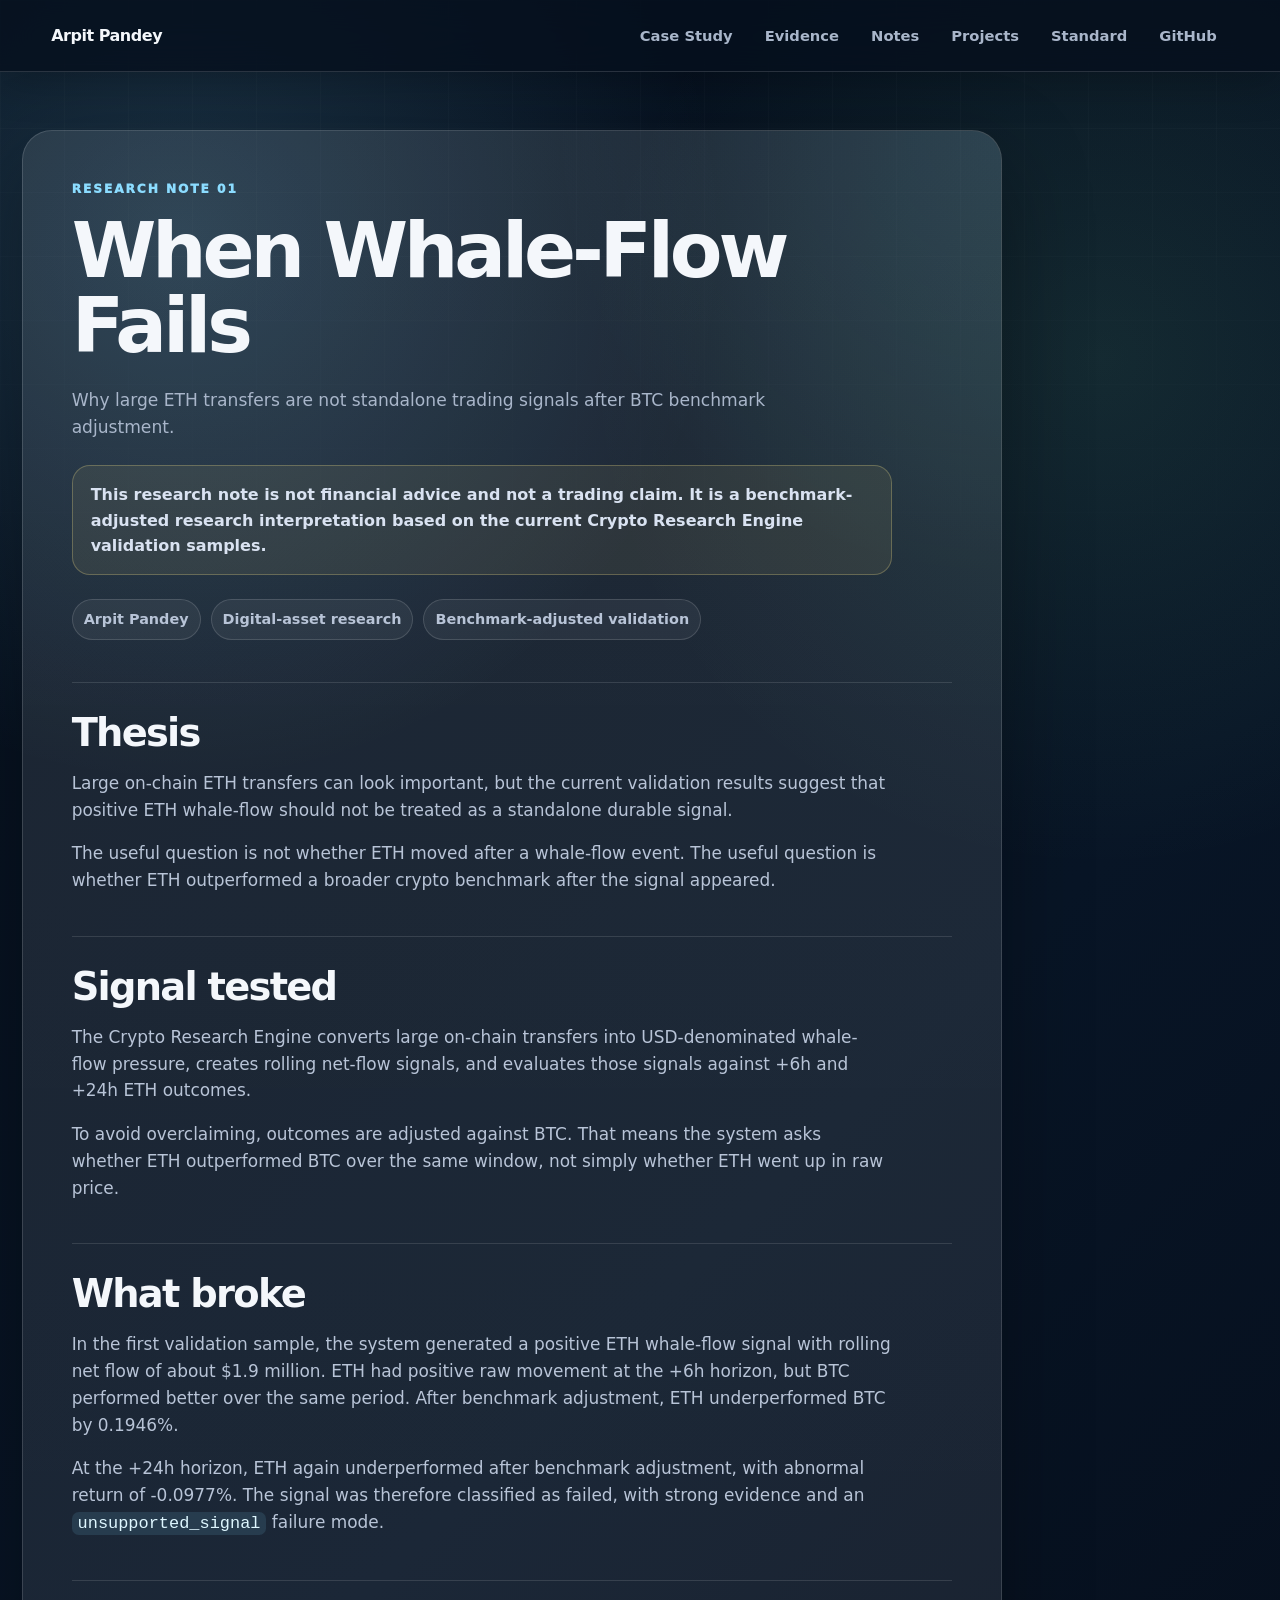
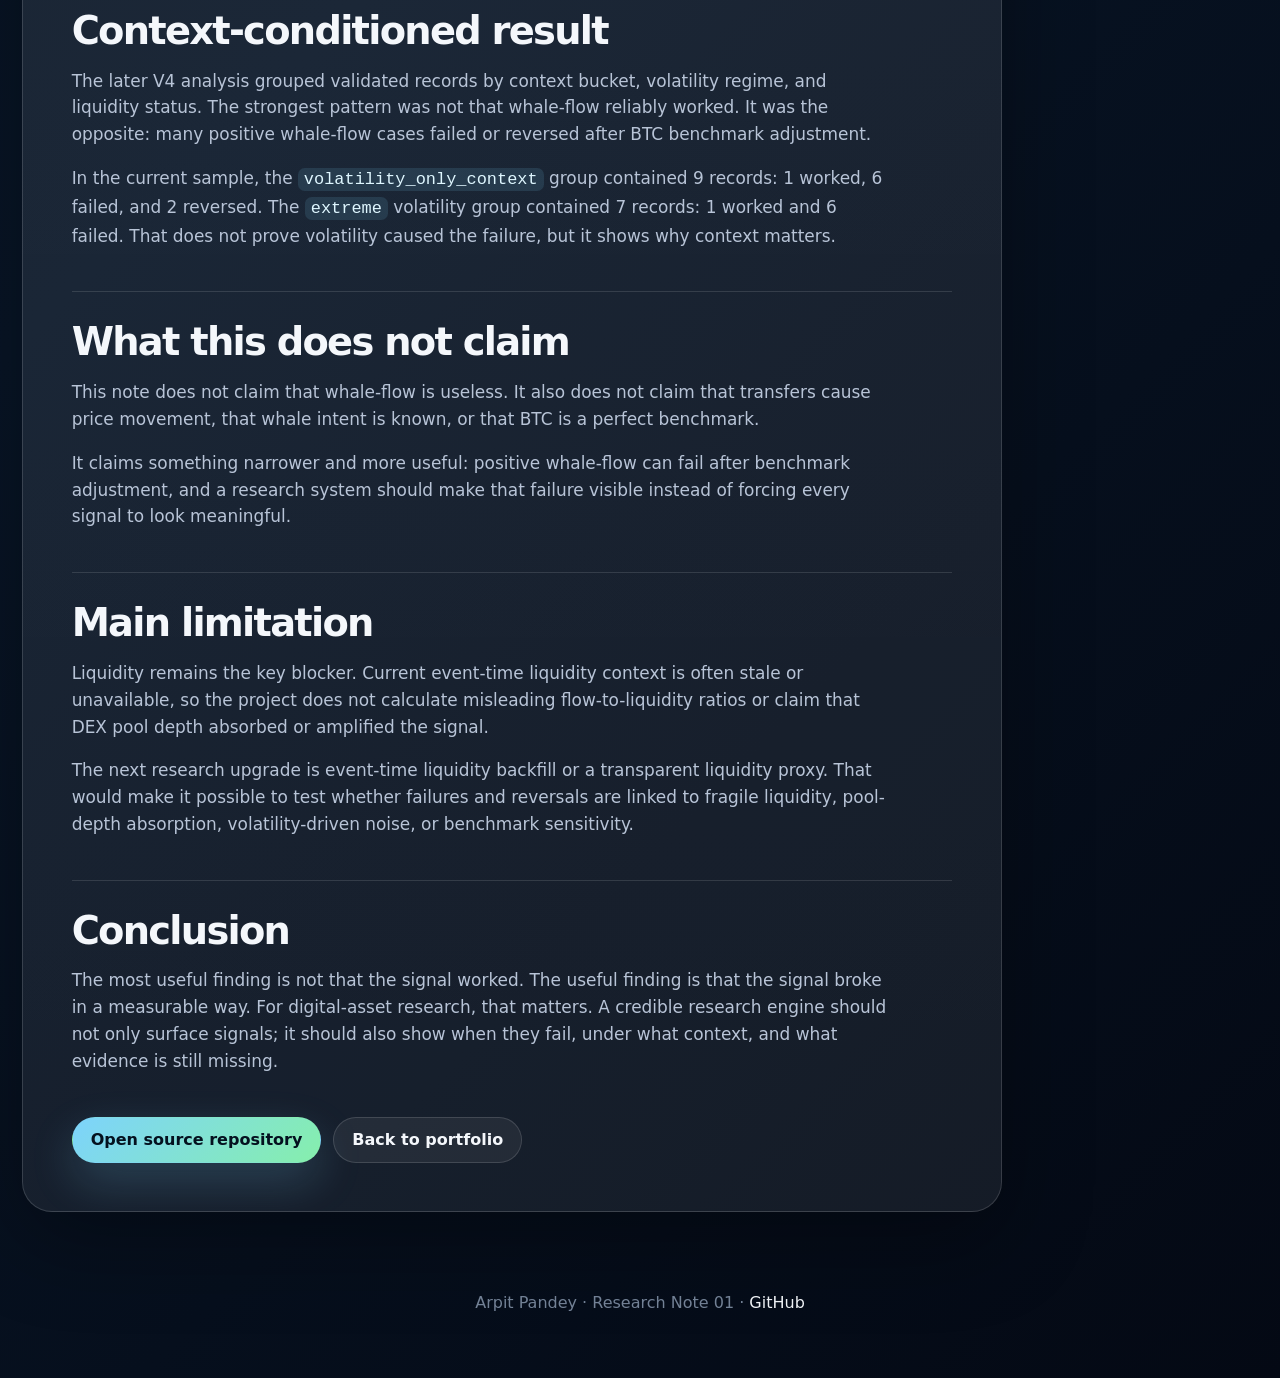
==== research/whale-flow-failure.html @ 3b17ff81 "Add first research note" ====
<!doctype html>
<html lang="en">
<head>
  <meta charset="utf-8">
  <meta name="viewport" content="width=device-width, initial-scale=1">
  <meta name="description" content="Research note by Arpit Pandey on why large ETH whale-flow should not be treated as a standalone trading signal after BTC benchmark adjustment.">
  <title>When Whale-Flow Fails | Arpit Pandey</title>
  <meta property="og:title" content="When Whale-Flow Fails">
  <meta property="og:description" content="Why large ETH transfers are not standalone trading signals after BTC benchmark adjustment.">
  <meta property="og:type" content="article">
  <meta property="og:url" content="https://arpitpandey9.github.io/research/whale-flow-failure.html">
  <meta name="twitter:card" content="summary">
  <link rel="stylesheet" href="../styles.css">
  <link rel="icon" href="../favicon.svg" type="image/svg+xml">
</head>
<body>
  <a class="skip-link" href="#main-content">Skip to main content</a>

  <header class="topbar">
    <a class="brand" href="../index.html">Arpit Pandey</a>
    <nav class="nav" aria-label="Primary navigation">
      <a href="../index.html#case-study">Case Study</a>
      <a href="../index.html#evidence">Evidence</a>
      <a href="../index.html#research-notes">Notes</a>
      <a href="../index.html#projects">Projects</a>
      <a href="../index.html#standard">Standard</a>
      <a href="https://github.com/ArpitPandey9">GitHub</a>
    </nav>
  </header>

  <main id="main-content">
    <article class="panel article">
      <p class="eyebrow">Research Note 01</p>
      <h1>When Whale-Flow Fails</h1>
      <p class="lead">Why large ETH transfers are not standalone trading signals after BTC benchmark adjustment.</p>

        <p class="article-disclaimer">
          This research note is not financial advice and not a trading claim. It is a benchmark-adjusted research interpretation based on the current Crypto Research Engine validation samples.
        </p>

      <div class="article-meta">
        <span>Arpit Pandey</span>
        <span>Digital-asset research</span>
        <span>Benchmark-adjusted validation</span>
      </div>

      <section>
        <h2>Thesis</h2>
        <p>
          Large on-chain ETH transfers can look important, but the current validation results suggest that
          positive ETH whale-flow should not be treated as a standalone durable signal.
        </p>
        <p>
          The useful question is not whether ETH moved after a whale-flow event. The useful question is whether
          ETH outperformed a broader crypto benchmark after the signal appeared.
        </p>
      </section>

      <section>
        <h2>Signal tested</h2>
        <p>
          The Crypto Research Engine converts large on-chain transfers into USD-denominated whale-flow pressure,
          creates rolling net-flow signals, and evaluates those signals against +6h and +24h ETH outcomes.
        </p>
        <p>
          To avoid overclaiming, outcomes are adjusted against BTC. That means the system asks whether ETH
          outperformed BTC over the same window, not simply whether ETH went up in raw price.
        </p>
      </section>

      <section>
        <h2>What broke</h2>
        <p>
          In the first validation sample, the system generated a positive ETH whale-flow signal with rolling net
          flow of about $1.9 million. ETH had positive raw movement at the +6h horizon, but BTC performed better
          over the same period. After benchmark adjustment, ETH underperformed BTC by 0.1946%.
        </p>
        <p>
          At the +24h horizon, ETH again underperformed after benchmark adjustment, with abnormal return of
          -0.0977%. The signal was therefore classified as failed, with strong evidence and an
          <code>unsupported_signal</code> failure mode.
        </p>
      </section>

      <section>
        <h2>Context-conditioned result</h2>
        <p>
          The later V4 analysis grouped validated records by context bucket, volatility regime, and liquidity status.
          The strongest pattern was not that whale-flow reliably worked. It was the opposite: many positive
          whale-flow cases failed or reversed after BTC benchmark adjustment.
        </p>
        <p>
          In the current sample, the <code>volatility_only_context</code> group contained 9 records: 1 worked,
          6 failed, and 2 reversed. The <code>extreme</code> volatility group contained 7 records: 1 worked and
          6 failed. That does not prove volatility caused the failure, but it shows why context matters.
        </p>
      </section>

      <section>
        <h2>What this does not claim</h2>
        <p>
          This note does not claim that whale-flow is useless. It also does not claim that transfers cause price
          movement, that whale intent is known, or that BTC is a perfect benchmark.
        </p>
        <p>
          It claims something narrower and more useful: positive whale-flow can fail after benchmark adjustment,
          and a research system should make that failure visible instead of forcing every signal to look meaningful.
        </p>
      </section>

      <section>
        <h2>Main limitation</h2>
        <p>
          Liquidity remains the key blocker. Current event-time liquidity context is often stale or unavailable,
          so the project does not calculate misleading flow-to-liquidity ratios or claim that DEX pool depth
          absorbed or amplified the signal.
        </p>
        <p>
          The next research upgrade is event-time liquidity backfill or a transparent liquidity proxy. That would
          make it possible to test whether failures and reversals are linked to fragile liquidity, pool-depth
          absorption, volatility-driven noise, or benchmark sensitivity.
        </p>
      </section>

      <section>
        <h2>Conclusion</h2>
        <p>
          The most useful finding is not that the signal worked. The useful finding is that the signal broke in a
          measurable way. For digital-asset research, that matters. A credible research engine should not only
          surface signals; it should also show when they fail, under what context, and what evidence is still missing.
        </p>
      </section>

      <div class="article-actions">
        <a class="button primary" href="https://github.com/ArpitPandey9/crypto-research-engine">Open source repository</a>
        <a class="button secondary" href="../index.html">Back to portfolio</a>
      </div>
    </article>
  </main>

  <footer class="footer">
    <p>Arpit Pandey · Research Note 01 · <a href="https://github.com/ArpitPandey9">GitHub</a></p>
  </footer>
</body>
</html>
---- styles.css ----
:root {
  --bg: #07111f;
  --bg2: #0a1628;
  --card: rgba(255, 255, 255, 0.065);
  --card2: rgba(255, 255, 255, 0.095);
  --text: #f4f7fb;
  --muted: #a9b6ca;
  --soft: #76859a;
  --line: rgba(255, 255, 255, 0.14);
  --blue: #7dd3fc;
  --green: #86efac;
  --gold: #fde68a;
  --shadow: 0 28px 90px rgba(0, 0, 0, 0.32);
}

* {
  box-sizing: border-box;
}

html {
  scroll-behavior: smooth;
}

body {
  margin: 0;
  min-height: 100vh;
  font-family: Inter, ui-sans-serif, system-ui, -apple-system, BlinkMacSystemFont, "Segoe UI", sans-serif;
  color: var(--text);
  background:
    radial-gradient(circle at 14% 8%, rgba(125, 211, 252, 0.18), transparent 34rem),
    radial-gradient(circle at 86% 12%, rgba(134, 239, 172, 0.10), transparent 32rem),
    linear-gradient(135deg, #06101d 0%, #081526 46%, #040914 100%);
  line-height: 1.58;
}

body::before {
  content: "";
  position: fixed;
  inset: 0;
  pointer-events: none;
  background-image:
    linear-gradient(rgba(255,255,255,0.032) 1px, transparent 1px),
    linear-gradient(90deg, rgba(255,255,255,0.032) 1px, transparent 1px);
  background-size: 64px 64px;
  mask-image: linear-gradient(to bottom, rgba(0,0,0,0.7), transparent 78%);
}

a {
  color: inherit;
}

.topbar {
  position: sticky;
  top: 0;
  z-index: 50;
  width: 100%;
  min-height: 72px;
  display: flex;
  align-items: center;
  justify-content: space-between;
  gap: 24px;
  padding: 0 clamp(20px, 4vw, 64px);
  background: rgba(6, 16, 29, 0.80);
  backdrop-filter: blur(20px);
  border-bottom: 1px solid var(--line);
}

.brand {
  text-decoration: none;
  font-weight: 900;
  letter-spacing: -0.03em;
  color: var(--text);
}

.nav {
  display: flex;
  align-items: center;
  justify-content: flex-end;
  gap: 8px;
  flex-wrap: wrap;
}

.nav a {
  color: var(--muted);
  text-decoration: none;
  font-size: 0.92rem;
  font-weight: 800;
  padding: 9px 12px;
  border-radius: 999px;
}

.nav a:hover {
  color: var(--text);
  background: rgba(255, 255, 255, 0.075);
}

main,
.footer {
  width: min(1320px, calc(100% - 44px));
  margin: 0 auto;
}

.hero {
  min-height: calc(100vh - 72px);
  display: grid;
  grid-template-columns: minmax(0, 1.12fr) minmax(360px, 0.88fr);
  gap: clamp(28px, 5vw, 72px);
  align-items: center;
  padding: clamp(54px, 8vw, 104px) 0;
}

.hero-copy {
  max-width: 790px;
}

.eyebrow,
.desk-label {
  margin: 0 0 14px;
  color: var(--blue);
  text-transform: uppercase;
  letter-spacing: 0.16em;
  font-size: 0.76rem;
  font-weight: 950;
}

h1,
h2 {
  margin: 0;
  letter-spacing: -0.055em;
  line-height: 1.01;
}

h1 {
  font-size: clamp(3rem, 6vw, 6.1rem);
}

h2 {
  font-size: clamp(2rem, 4.2vw, 4.6rem);
}

.lead {
  max-width: 690px;
  margin: 24px 0 0;
  color: var(--muted);
  font-size: clamp(1.05rem, 1.45vw, 1.28rem);
}

.actions {
  display: flex;
  flex-wrap: wrap;
  gap: 12px;
  margin-top: 30px;
}

.button {
  min-height: 46px;
  display: inline-flex;
  align-items: center;
  justify-content: center;
  padding: 0 18px;
  border-radius: 999px;
  border: 1px solid var(--line);
  text-decoration: none;
  font-weight: 900;
}

.button.primary {
  color: #04111f;
  border-color: transparent;
  background: linear-gradient(135deg, var(--blue), var(--green));
  box-shadow: 0 18px 46px rgba(125, 211, 252, 0.20);
}

.button.secondary {
  color: var(--text);
  background: rgba(255, 255, 255, 0.06);
}

.desk-card,
.panel {
  position: relative;
  overflow: hidden;
  border: 1px solid var(--line);
  border-radius: 30px;
  background: linear-gradient(180deg, var(--card2), var(--card));
  box-shadow: var(--shadow);
}

.desk-card::before,
.panel::before {
  content: "";
  position: absolute;
  inset: 0;
  pointer-events: none;
  background: radial-gradient(circle at top right, rgba(125, 211, 252, 0.10), transparent 28rem);
}

.desk-card > *,
.panel > * {
  position: relative;
}

.desk-card {
  padding: clamp(26px, 4vw, 42px);
}

.desk-card h2 {
  font-size: clamp(1.75rem, 3.1vw, 3.2rem);
}

.metric-row {
  display: grid;
  grid-template-columns: repeat(3, 1fr);
  gap: 10px;
  margin: 28px 0 22px;
}

.metric-row div {
  padding: 16px;
  border: 1px solid rgba(255,255,255,0.15);
  border-radius: 18px;
  background: rgba(255,255,255,0.055);
}

.metric-row strong {
  display: block;
  font-size: 1.5rem;
  letter-spacing: -0.04em;
}

.metric-row span {
  display: block;
  margin-top: 4px;
  color: var(--muted);
  font-size: 0.86rem;
}

.desk-note {
  margin: 0;
  color: var(--muted);
}

.panel {
  margin: 24px 0;
  padding: clamp(28px, 4.5vw, 54px);
}

.panel-heading {
  max-width: 880px;
}

.panel-heading p,
.split-panel p {
  margin: 18px 0 0;
  color: var(--muted);
  font-size: 1.04rem;
}

.case-panel {
  border-color: rgba(125, 211, 252, 0.30);
}

.pipeline {
  display: grid;
  grid-template-columns: repeat(4, 1fr);
  gap: 14px;
  margin-top: 34px;
}

.pipeline div {
  min-height: 180px;
  padding: 20px;
  border-radius: 22px;
  border: 1px solid rgba(255,255,255,0.15);
  background: rgba(255,255,255,0.055);
}

.pipeline span {
  display: inline-flex;
  color: var(--green);
  font-size: 0.78rem;
  font-weight: 950;
  letter-spacing: 0.12em;
  margin-bottom: 18px;
}

.pipeline strong {
  display: block;
  font-size: 1.35rem;
  margin-bottom: 10px;
}

.pipeline p {
  margin: 0;
  color: var(--muted);
}

.split-panel {
  display: grid;
  grid-template-columns: 1.15fr 0.85fr;
  gap: 36px;
  align-items: center;
}

.evidence-list {
  display: grid;
  gap: 12px;
}

.evidence-list a {
  display: flex;
  align-items: center;
  justify-content: space-between;
  min-height: 58px;
  padding: 0 18px;
  border-radius: 18px;
  border: 1px solid rgba(255,255,255,0.15);
  background: rgba(255,255,255,0.055);
  text-decoration: none;
  font-weight: 850;
}

.evidence-list a::after {
  content: "→";
  color: var(--blue);
}

.project-grid {
  display: grid;
  grid-template-columns: repeat(3, 1fr);
  gap: 14px;
  margin-top: 32px;
}

.project-grid a {
  min-height: 210px;
  display: flex;
  flex-direction: column;
  gap: 12px;
  padding: 22px;
  border-radius: 24px;
  border: 1px solid rgba(255,255,255,0.15);
  background: rgba(255,255,255,0.055);
  text-decoration: none;
  transition: transform 170ms ease, background 170ms ease, border-color 170ms ease;
}

.project-grid a:hover {
  transform: translateY(-3px);
  background: rgba(125, 211, 252, 0.075);
  border-color: rgba(125, 211, 252, 0.50);
}

.project-grid span {
  color: var(--blue);
  font-size: 0.74rem;
  font-weight: 950;
  text-transform: uppercase;
  letter-spacing: 0.12em;
}

.project-grid strong {
  font-size: 1.12rem;
}

.project-grid p {
  margin: 0;
  color: var(--muted);
}

.standard-panel {
  display: grid;
  grid-template-columns: 0.9fr 1.1fr;
  gap: 36px;
  align-items: start;
}

.standard-list {
  margin: 0;
  padding: 0;
  list-style: none;
  display: grid;
  gap: 12px;
}

.standard-list li {
  padding: 16px 18px;
  border-radius: 18px;
  border: 1px solid rgba(255,255,255,0.15);
  background: rgba(255,255,255,0.055);
  color: var(--muted);
  font-weight: 800;
}

.standard-list li::before {
  content: "•";
  color: var(--green);
  margin-right: 10px;
}

.footer {
  padding: 38px 0 52px;
  color: var(--soft);
  text-align: center;
}

.footer a {
  color: var(--text);
  text-decoration: none;
}

@media (max-width: 1050px) {
  .hero,
  .split-panel,
  .standard-panel {
    grid-template-columns: 1fr;
  }

  .pipeline,
  .project-grid {
    grid-template-columns: repeat(2, 1fr);
  }
}

@media (max-width: 720px) {
  .topbar {
    align-items: flex-start;
    flex-direction: column;
    padding: 14px 18px;
  }

  .nav {
    justify-content: flex-start;
  }

  main,
  .footer {
    width: min(100% - 28px, 1320px);
  }

  .hero {
    min-height: auto;
    padding: 48px 0 28px;
  }

  h1 {
    font-size: clamp(2.7rem, 15vw, 4.8rem);
  }

  h2 {
    font-size: clamp(2rem, 10vw, 3.2rem);
  }

  .metric-row,
  .pipeline,
  .project-grid {
    grid-template-columns: 1fr;
  }

  .panel,
  .desk-card {
    border-radius: 24px;
    padding: 22px;
  }
}

/* V4 final polish */
.hero {
  min-height: 82vh;
}

h1 {
  max-width: 920px;
  font-size: clamp(3.4rem, 5.25vw, 5.9rem);
}

.lead {
  max-width: 740px;
  font-size: clamp(1.1rem, 1.35vw, 1.24rem);
}

.desk-card {
  border-color: rgba(125, 211, 252, 0.24);
}

.desk-card h2 {
  font-size: clamp(1.7rem, 2.55vw, 2.8rem);
}

.project-grid a:first-child {
  grid-column: span 2;
  background: linear-gradient(135deg, rgba(125, 211, 252, 0.12), rgba(134, 239, 172, 0.07));
  border-color: rgba(125, 211, 252, 0.42);
}

.project-grid a:first-child strong {
  font-size: 1.35rem;
}

.project-grid a:first-child p {
  max-width: 720px;
}

.project-grid p,
.pipeline p,
.desk-note,
.panel-heading p,
.split-panel p {
  color: #b8c4d7;
}

.standard-list li {
  color: #c0cad9;
}

@media (max-width: 1050px) {
  .project-grid a:first-child {
    grid-column: span 1;
  }
}

/* V5 institutional final polish: section hierarchy, anchors, readability */
[id] {
  scroll-margin-top: 96px;
}

.hero {
  min-height: calc(100vh - 72px);
  grid-template-columns: minmax(0, 1.05fr) minmax(360px, 0.72fr);
  gap: clamp(34px, 5vw, 76px);
}

.hero-copy {
  max-width: 820px;
}

h1 {
  max-width: 900px;
  font-size: clamp(3.25rem, 4.75vw, 5.35rem);
  line-height: 0.98;
}

.panel h2,
.desk-card h2 {
  letter-spacing: -0.045em;
  line-height: 1.04;
}

.panel h2 {
  max-width: 760px;
  font-size: clamp(2.05rem, 3vw, 3.45rem);
}

.desk-card h2 {
  font-size: clamp(1.65rem, 2.25vw, 2.55rem);
}

.lead {
  max-width: 720px;
  font-size: clamp(1.07rem, 1.25vw, 1.2rem);
}

.panel {
  padding: clamp(30px, 3.8vw, 50px);
}

.panel-heading {
  max-width: 820px;
}

.case-panel {
  min-height: auto;
}

.split-panel {
  grid-template-columns: minmax(0, 1.05fr) minmax(300px, 0.62fr);
  gap: clamp(24px, 4vw, 54px);
}

.split-panel p,
.panel-heading p {
  max-width: 760px;
  font-size: 1.02rem;
}

.evidence-list {
  align-self: stretch;
}

.evidence-list a {
  min-height: 64px;
  border-radius: 20px;
  background:
    linear-gradient(135deg, rgba(125, 211, 252, 0.075), rgba(255,255,255,0.045));
}

.pipeline {
  grid-template-columns: repeat(4, minmax(0, 1fr));
}

.pipeline div {
  min-height: 166px;
}

.project-grid {
  grid-template-columns: repeat(3, minmax(0, 1fr));
}

.project-grid a {
  min-height: 188px;
}

.project-grid a:first-child {
  grid-column: span 2;
  background:
    linear-gradient(135deg, rgba(125, 211, 252, 0.12), rgba(134, 239, 172, 0.065));
  border-color: rgba(125, 211, 252, 0.40);
}

.project-grid a:first-child strong {
  font-size: 1.28rem;
}

.standard-panel {
  grid-template-columns: minmax(0, 0.86fr) minmax(0, 1.14fr);
}

.standard-list li {
  min-height: 58px;
  display: flex;
  align-items: center;
}

.topbar {
  box-shadow: 0 10px 40px rgba(0, 0, 0, 0.22);
}

.brand {
  color: #f4f7fb;
}

.eyebrow,
.desk-label {
  color: #8bdcff;
}

@media (max-width: 1100px) {
  .hero,
  .split-panel,
  .standard-panel {
    grid-template-columns: 1fr;
  }

  .project-grid a:first-child {
    grid-column: span 1;
  }

  .pipeline,
  .project-grid {
    grid-template-columns: repeat(2, minmax(0, 1fr));
  }
}

@media (max-width: 720px) {
  [id] {
    scroll-margin-top: 140px;
  }

  .hero {
    min-height: auto;
  }

  h1 {
    font-size: clamp(2.55rem, 12vw, 4.3rem);
  }

  .panel h2 {
    font-size: clamp(2rem, 9vw, 3rem);
  }

  .pipeline,
  .project-grid,
  .metric-row {
    grid-template-columns: 1fr;
  }
}

/* Final accessibility polish */
.skip-link {
  position: absolute;
  left: 16px;
  top: -48px;
  z-index: 100;
  padding: 10px 14px;
  border-radius: 999px;
  background: #7dd3fc;
  color: #04111f;
  font-weight: 900;
  text-decoration: none;
  transition: top 160ms ease;
}

.skip-link:focus {
  top: 14px;
}

a:focus-visible,
button:focus-visible {
  outline: 3px solid #7dd3fc;
  outline-offset: 4px;
}

::selection {
  background: rgba(125, 211, 252, 0.34);
}

@media (prefers-reduced-motion: reduce) {
  html {
    scroll-behavior: auto;
  }

  *,
  *::before,
  *::after {
    transition: none !important;
  }
}

/* Research note page */
.article {
  max-width: 980px;
  margin-top: 58px;
}

.article h1 {
  max-width: 900px;
  font-size: clamp(3rem, 6vw, 6rem);
}

.article section {
  margin-top: 42px;
  padding-top: 30px;
  border-top: 1px solid rgba(255,255,255,0.12);
}

.article section h2 {
  font-size: clamp(1.7rem, 3vw, 2.7rem);
}

.article section p {
  max-width: 820px;
  color: #b8c4d7;
  font-size: 1.06rem;
}

.article code {
  padding: 0.12em 0.35em;
  border-radius: 0.4em;
  background: rgba(125, 211, 252, 0.12);
  color: #dff7ff;
}

.article-meta {
  display: flex;
  flex-wrap: wrap;
  gap: 10px;
  margin-top: 24px;
}

.article-meta span {
  padding: 8px 11px;
  border-radius: 999px;
  border: 1px solid rgba(255,255,255,0.14);
  background: rgba(255,255,255,0.055);
  color: #b8c4d7;
  font-size: 0.9rem;
  font-weight: 800;
}

.article-actions {
  display: flex;
  flex-wrap: wrap;
  gap: 12px;
  margin-top: 42px;
}

.article-disclaimer {
  max-width: 820px;
  margin: 24px 0 0;
  padding: 16px 18px;
  border: 1px solid rgba(253, 230, 138, 0.26);
  border-radius: 18px;
  background: rgba(253, 230, 138, 0.075);
  color: #d9e2f1;
  font-weight: 700;
}
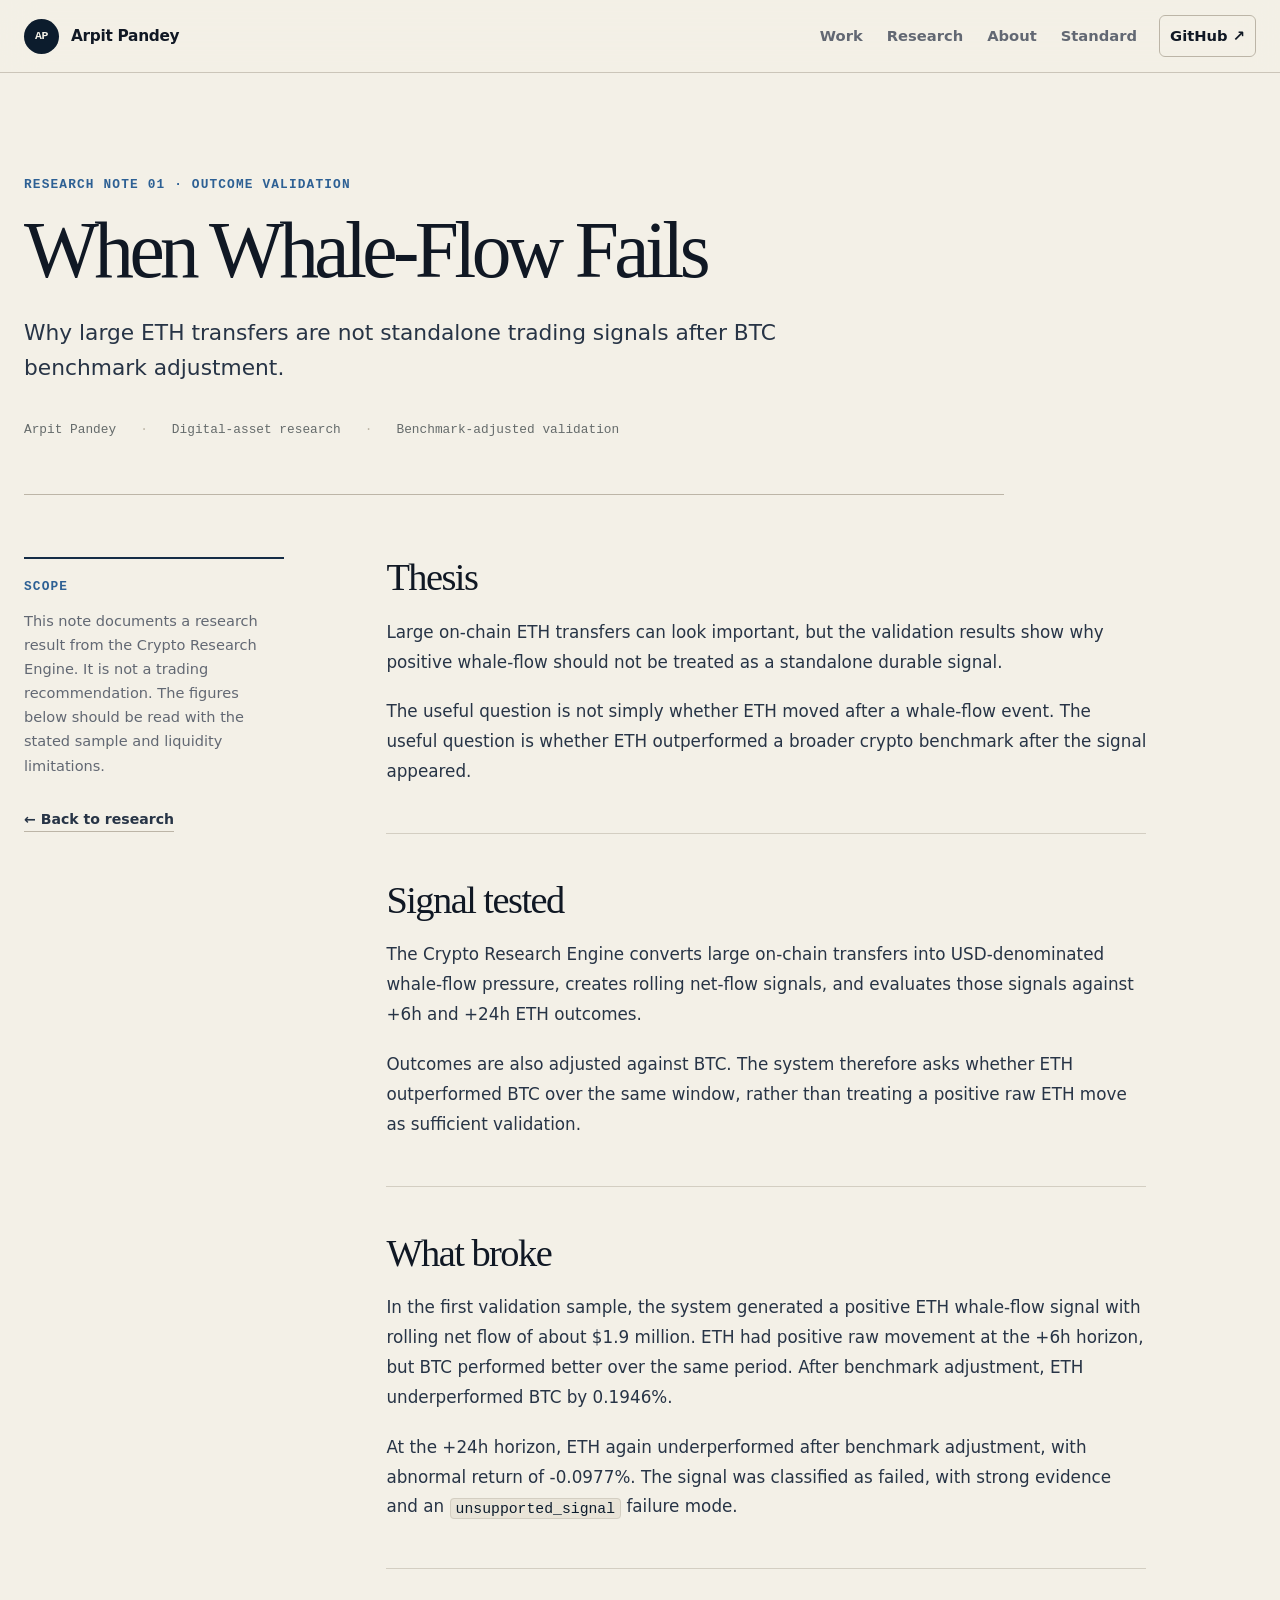
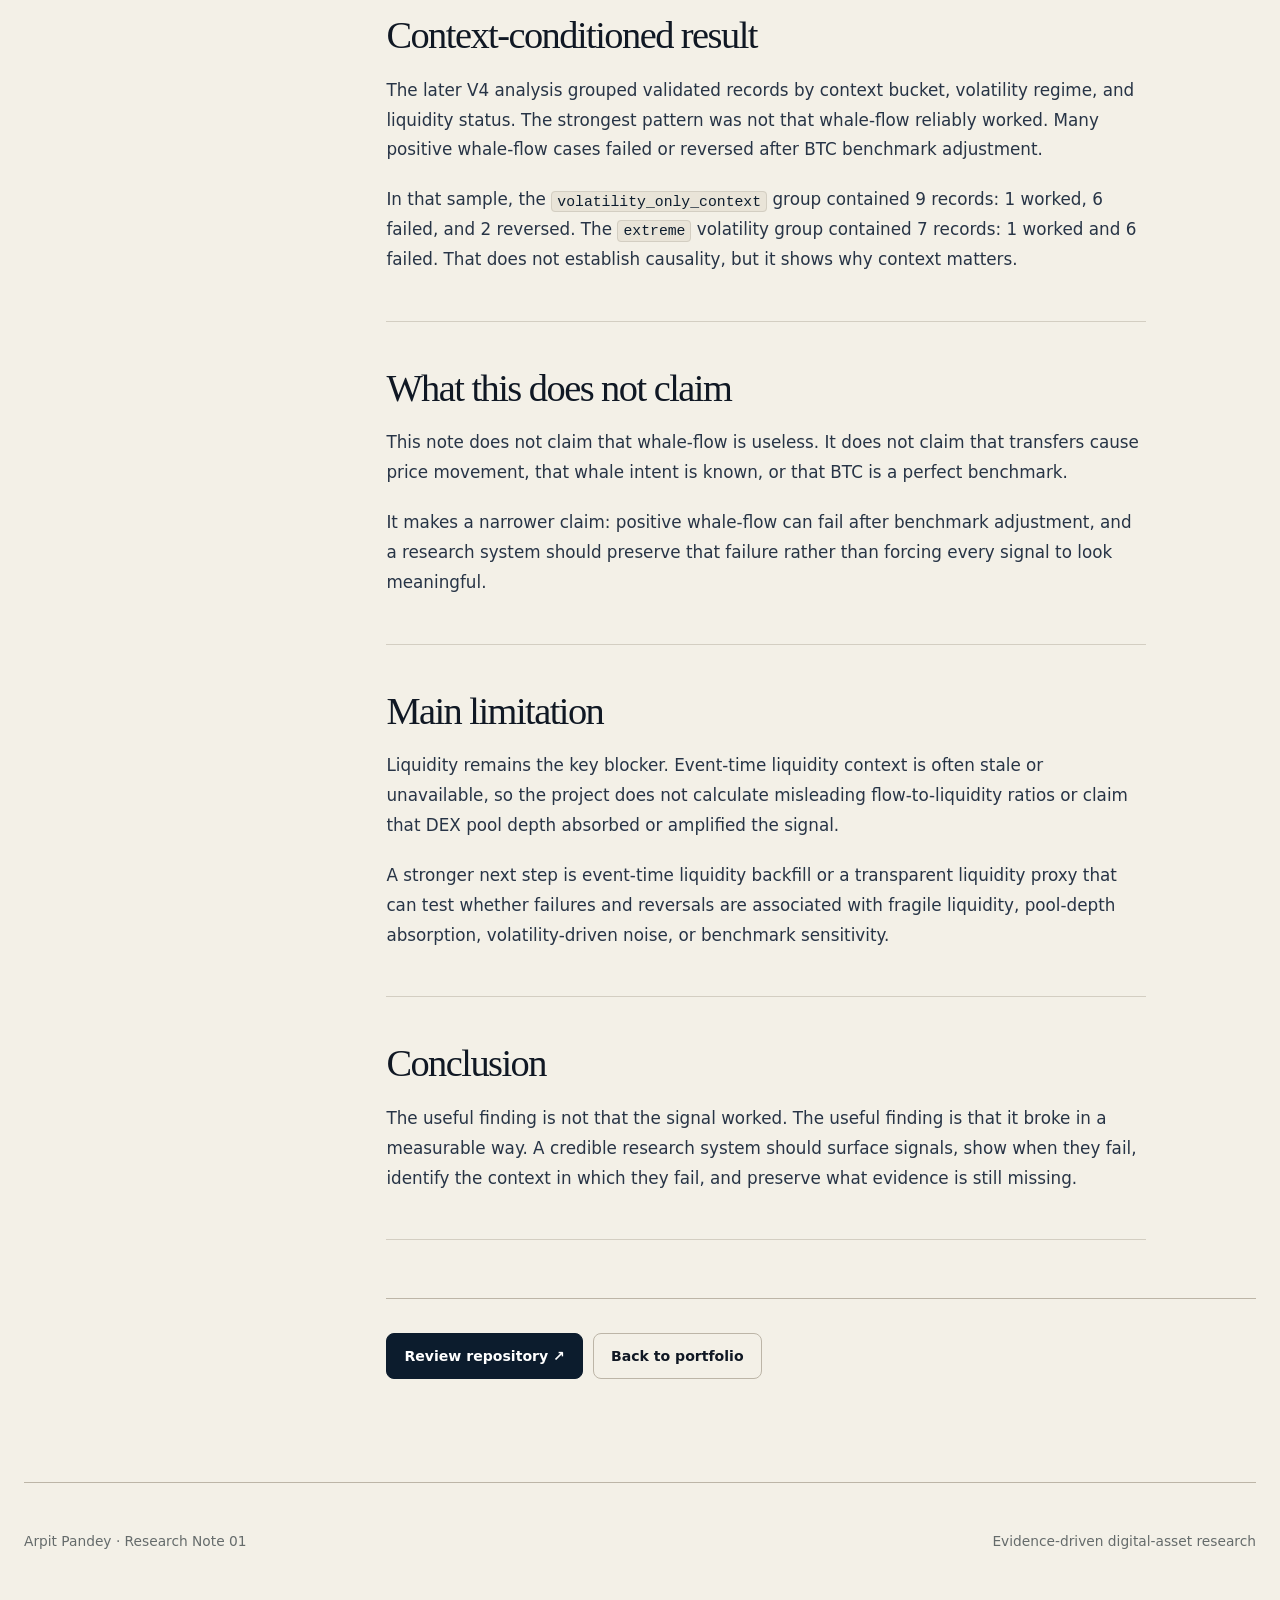
==== commit cb45ebdd: "feat: reposition portfolio for institutional digital assets" ====
--- a/research/whale-flow-failure.html
+++ b/research/whale-flow-failure.html
@@ -3,143 +3,237 @@
 <head>
   <meta charset="utf-8">
   <meta name="viewport" content="width=device-width, initial-scale=1">
-  <meta name="description" content="Research note by Arpit Pandey on why large ETH whale-flow should not be treated as a standalone trading signal after BTC benchmark adjustment.">
+
   <title>When Whale-Flow Fails | Arpit Pandey</title>
-  <meta property="og:title" content="When Whale-Flow Fails">
-  <meta property="og:description" content="Why large ETH transfers are not standalone trading signals after BTC benchmark adjustment.">
+
+  <meta
+    name="description"
+    content="Research note by Arpit Pandey on why large ETH whale-flow should not be treated as a standalone durable signal after BTC benchmark adjustment."
+  >
+  <meta name="robots" content="index,follow">
+  <meta name="theme-color" content="#f3f0e7">
+
+  <link
+    rel="canonical"
+    href="https://arpitpandey9.github.io/research/whale-flow-failure.html"
+  >
+  <link rel="stylesheet" href="../portfolio.css">
+  <link rel="icon" href="../favicon.svg" type="image/svg+xml">
+
   <meta property="og:type" content="article">
   <meta property="og:url" content="https://arpitpandey9.github.io/research/whale-flow-failure.html">
+  <meta property="og:title" content="When Whale-Flow Fails | Arpit Pandey">
+  <meta
+    property="og:description"
+    content="Why positive ETH whale-flow should not be treated as a standalone durable signal after BTC benchmark adjustment."
+  >
+
   <meta name="twitter:card" content="summary">
-  <link rel="stylesheet" href="../styles.css">
-  <link rel="icon" href="../favicon.svg" type="image/svg+xml">
+  <meta name="twitter:title" content="When Whale-Flow Fails | Arpit Pandey">
+  <meta
+    name="twitter:description"
+    content="Benchmark-adjusted validation of an ETH whale-flow signal."
+  >
 </head>
+
 <body>
   <a class="skip-link" href="#main-content">Skip to main content</a>
 
-  <header class="topbar">
-    <a class="brand" href="../index.html">Arpit Pandey</a>
-    <nav class="nav" aria-label="Primary navigation">
-      <a href="../index.html#case-study">Case Study</a>
-      <a href="../index.html#evidence">Evidence</a>
-      <a href="../index.html#research-notes">Notes</a>
-      <a href="../index.html#projects">Projects</a>
-      <a href="../index.html#standard">Standard</a>
-      <a href="https://github.com/ArpitPandey9">GitHub</a>
-    </nav>
+  <header class="site-header">
+    <div class="nav-shell">
+      <a class="brand" href="../index.html" aria-label="Arpit Pandey home">
+        <span class="brand-mark" aria-hidden="true">AP</span>
+        <span class="brand-name">Arpit Pandey</span>
+      </a>
+
+      <nav class="nav" aria-label="Primary navigation">
+        <a href="../index.html#work">Work</a>
+        <a href="../index.html#research">Research</a>
+        <a href="../index.html#about">About</a>
+        <a href="../index.html#standard">Standard</a>
+        <a
+          class="nav-external"
+          href="https://github.com/ArpitPandey9"
+          target="_blank"
+          rel="noopener noreferrer"
+        >GitHub ↗</a>
+      </nav>
+    </div>
   </header>
 
   <main id="main-content">
-    <article class="panel article">
-      <p class="eyebrow">Research Note 01</p>
-      <h1>When Whale-Flow Fails</h1>
-      <p class="lead">Why large ETH transfers are not standalone trading signals after BTC benchmark adjustment.</p>
-
-        <p class="article-disclaimer">
-          This research note is not financial advice and not a trading claim. It is a benchmark-adjusted research interpretation based on the current Crypto Research Engine validation samples.
+    <article class="research-note page-shell">
+      <header class="article-hero">
+        <p class="kicker">Research note 01 · Outcome validation</p>
+
+        <h1>When Whale-Flow Fails</h1>
+
+        <p class="article-deck">
+          Why large ETH transfers are not standalone trading signals after
+          BTC benchmark adjustment.
         </p>
 
-      <div class="article-meta">
-        <span>Arpit Pandey</span>
-        <span>Digital-asset research</span>
-        <span>Benchmark-adjusted validation</span>
+        <div class="article-meta">
+          <span>Arpit Pandey</span>
+          <span>Digital-asset research</span>
+          <span>Benchmark-adjusted validation</span>
+        </div>
+      </header>
+
+      <div class="article-layout">
+        <aside class="article-rail">
+          <div class="article-disclaimer">
+            <p class="mini-label">Scope</p>
+            <p>
+              This note documents a research result from the Crypto Research
+              Engine. It is not a trading recommendation. The figures below
+              should be read with the stated sample and liquidity limitations.
+            </p>
+          </div>
+
+          <a class="article-back" href="../index.html#research">
+            ← Back to research
+          </a>
+        </aside>
+
+        <div class="article-copy">
+          <section>
+            <h2>Thesis</h2>
+
+            <p>
+              Large on-chain ETH transfers can look important, but the validation
+              results show why positive whale-flow should not be treated as a
+              standalone durable signal.
+            </p>
+
+            <p>
+              The useful question is not simply whether ETH moved after a
+              whale-flow event. The useful question is whether ETH outperformed
+              a broader crypto benchmark after the signal appeared.
+            </p>
+          </section>
+
+          <section>
+            <h2>Signal tested</h2>
+
+            <p>
+              The Crypto Research Engine converts large on-chain transfers into
+              USD-denominated whale-flow pressure, creates rolling net-flow
+              signals, and evaluates those signals against +6h and +24h ETH
+              outcomes.
+            </p>
+
+            <p>
+              Outcomes are also adjusted against BTC. The system therefore asks
+              whether ETH outperformed BTC over the same window, rather than
+              treating a positive raw ETH move as sufficient validation.
+            </p>
+          </section>
+
+          <section>
+            <h2>What broke</h2>
+
+            <p>
+              In the first validation sample, the system generated a positive ETH
+              whale-flow signal with rolling net flow of about $1.9 million. ETH
+              had positive raw movement at the +6h horizon, but BTC performed
+              better over the same period. After benchmark adjustment, ETH
+              underperformed BTC by 0.1946%.
+            </p>
+
+            <p>
+              At the +24h horizon, ETH again underperformed after benchmark
+              adjustment, with abnormal return of -0.0977%. The signal was
+              classified as failed, with strong evidence and an
+              <code>unsupported_signal</code> failure mode.
+            </p>
+          </section>
+
+          <section>
+            <h2>Context-conditioned result</h2>
+
+            <p>
+              The later V4 analysis grouped validated records by context bucket,
+              volatility regime, and liquidity status. The strongest pattern was
+              not that whale-flow reliably worked. Many positive whale-flow cases
+              failed or reversed after BTC benchmark adjustment.
+            </p>
+
+            <p>
+              In that sample, the <code>volatility_only_context</code> group
+              contained 9 records: 1 worked, 6 failed, and 2 reversed. The
+              <code>extreme</code> volatility group contained 7 records: 1 worked
+              and 6 failed. That does not establish causality, but it shows why
+              context matters.
+            </p>
+          </section>
+
+          <section>
+            <h2>What this does not claim</h2>
+
+            <p>
+              This note does not claim that whale-flow is useless. It does not
+              claim that transfers cause price movement, that whale intent is
+              known, or that BTC is a perfect benchmark.
+            </p>
+
+            <p>
+              It makes a narrower claim: positive whale-flow can fail after
+              benchmark adjustment, and a research system should preserve that
+              failure rather than forcing every signal to look meaningful.
+            </p>
+          </section>
+
+          <section>
+            <h2>Main limitation</h2>
+
+            <p>
+              Liquidity remains the key blocker. Event-time liquidity context is
+              often stale or unavailable, so the project does not calculate
+              misleading flow-to-liquidity ratios or claim that DEX pool depth
+              absorbed or amplified the signal.
+            </p>
+
+            <p>
+              A stronger next step is event-time liquidity backfill or a
+              transparent liquidity proxy that can test whether failures and
+              reversals are associated with fragile liquidity, pool-depth
+              absorption, volatility-driven noise, or benchmark sensitivity.
+            </p>
+          </section>
+
+          <section>
+            <h2>Conclusion</h2>
+
+            <p>
+              The useful finding is not that the signal worked. The useful
+              finding is that it broke in a measurable way. A credible research
+              system should surface signals, show when they fail, identify the
+              context in which they fail, and preserve what evidence is still
+              missing.
+            </p>
+          </section>
+        </div>
       </div>
 
-      <section>
-        <h2>Thesis</h2>
-        <p>
-          Large on-chain ETH transfers can look important, but the current validation results suggest that
-          positive ETH whale-flow should not be treated as a standalone durable signal.
-        </p>
-        <p>
-          The useful question is not whether ETH moved after a whale-flow event. The useful question is whether
-          ETH outperformed a broader crypto benchmark after the signal appeared.
-        </p>
-      </section>
-
-      <section>
-        <h2>Signal tested</h2>
-        <p>
-          The Crypto Research Engine converts large on-chain transfers into USD-denominated whale-flow pressure,
-          creates rolling net-flow signals, and evaluates those signals against +6h and +24h ETH outcomes.
-        </p>
-        <p>
-          To avoid overclaiming, outcomes are adjusted against BTC. That means the system asks whether ETH
-          outperformed BTC over the same window, not simply whether ETH went up in raw price.
-        </p>
-      </section>
-
-      <section>
-        <h2>What broke</h2>
-        <p>
-          In the first validation sample, the system generated a positive ETH whale-flow signal with rolling net
-          flow of about $1.9 million. ETH had positive raw movement at the +6h horizon, but BTC performed better
-          over the same period. After benchmark adjustment, ETH underperformed BTC by 0.1946%.
-        </p>
-        <p>
-          At the +24h horizon, ETH again underperformed after benchmark adjustment, with abnormal return of
-          -0.0977%. The signal was therefore classified as failed, with strong evidence and an
-          <code>unsupported_signal</code> failure mode.
-        </p>
-      </section>
-
-      <section>
-        <h2>Context-conditioned result</h2>
-        <p>
-          The later V4 analysis grouped validated records by context bucket, volatility regime, and liquidity status.
-          The strongest pattern was not that whale-flow reliably worked. It was the opposite: many positive
-          whale-flow cases failed or reversed after BTC benchmark adjustment.
-        </p>
-        <p>
-          In the current sample, the <code>volatility_only_context</code> group contained 9 records: 1 worked,
-          6 failed, and 2 reversed. The <code>extreme</code> volatility group contained 7 records: 1 worked and
-          6 failed. That does not prove volatility caused the failure, but it shows why context matters.
-        </p>
-      </section>
-
-      <section>
-        <h2>What this does not claim</h2>
-        <p>
-          This note does not claim that whale-flow is useless. It also does not claim that transfers cause price
-          movement, that whale intent is known, or that BTC is a perfect benchmark.
-        </p>
-        <p>
-          It claims something narrower and more useful: positive whale-flow can fail after benchmark adjustment,
-          and a research system should make that failure visible instead of forcing every signal to look meaningful.
-        </p>
-      </section>
-
-      <section>
-        <h2>Main limitation</h2>
-        <p>
-          Liquidity remains the key blocker. Current event-time liquidity context is often stale or unavailable,
-          so the project does not calculate misleading flow-to-liquidity ratios or claim that DEX pool depth
-          absorbed or amplified the signal.
-        </p>
-        <p>
-          The next research upgrade is event-time liquidity backfill or a transparent liquidity proxy. That would
-          make it possible to test whether failures and reversals are linked to fragile liquidity, pool-depth
-          absorption, volatility-driven noise, or benchmark sensitivity.
-        </p>
-      </section>
-
-      <section>
-        <h2>Conclusion</h2>
-        <p>
-          The most useful finding is not that the signal worked. The useful finding is that the signal broke in a
-          measurable way. For digital-asset research, that matters. A credible research engine should not only
-          surface signals; it should also show when they fail, under what context, and what evidence is still missing.
-        </p>
-      </section>
-
       <div class="article-actions">
-        <a class="button primary" href="https://github.com/ArpitPandey9/crypto-research-engine">Open source repository</a>
-        <a class="button secondary" href="../index.html">Back to portfolio</a>
+        <a
+          class="button button-dark"
+          href="https://github.com/ArpitPandey9/crypto-research-engine"
+          target="_blank"
+          rel="noopener noreferrer"
+        >Review repository ↗</a>
+
+        <a class="button button-quiet" href="../index.html">
+          Back to portfolio
+        </a>
       </div>
     </article>
   </main>
 
-  <footer class="footer">
-    <p>Arpit Pandey · Research Note 01 · <a href="https://github.com/ArpitPandey9">GitHub</a></p>
+  <footer class="footer page-shell">
+    <p>Arpit Pandey · Research Note 01</p>
+    <p>Evidence-driven digital-asset research</p>
   </footer>
 </body>
 </html>
--- a/portfolio.css
+++ b/portfolio.css
@@ -0,0 +1,1351 @@
+:root {
+  --paper: #f3f0e7;
+  --paper-deep: #e9e4d8;
+  --surface: #faf8f2;
+  --ink: #101824;
+  --ink-soft: #273446;
+  --muted: #626873;
+  --muted-light: #656b6b;
+  --line: #d3cec2;
+  --line-dark: #bcb5a7;
+
+  --navy: #142c46;
+  --navy-deep: #0c1c2d;
+  --blue: #2d6094;
+  --green: #236b5c;
+  --amber: #9a6b2c;
+  --red: #8b4b45;
+
+  --white: #ffffff;
+
+  --shadow-sm: 0 8px 24px rgba(16, 24, 36, 0.06);
+  --shadow-lg: 0 24px 70px rgba(16, 24, 36, 0.09);
+
+  --serif:
+    "Iowan Old Style",
+    "Palatino Linotype",
+    "Book Antiqua",
+    Palatino,
+    Georgia,
+    serif;
+
+  --sans:
+    Inter,
+    ui-sans-serif,
+    system-ui,
+    -apple-system,
+    BlinkMacSystemFont,
+    "Segoe UI",
+    sans-serif;
+
+  --mono:
+    "SFMono-Regular",
+    Consolas,
+    "Liberation Mono",
+    Menlo,
+    monospace;
+}
+
+* {
+  box-sizing: border-box;
+}
+
+html {
+  scroll-behavior: smooth;
+  background: var(--paper);
+}
+
+body {
+  margin: 0;
+  min-width: 320px;
+  color: var(--ink);
+  background: var(--paper);
+  font-family: var(--sans);
+  font-size: 16px;
+  line-height: 1.62;
+  text-rendering: optimizeLegibility;
+  -webkit-font-smoothing: antialiased;
+}
+
+a {
+  color: inherit;
+}
+
+a,
+button {
+  -webkit-tap-highlight-color: transparent;
+}
+
+::selection {
+  color: var(--white);
+  background: var(--navy);
+}
+
+.skip-link {
+  position: fixed;
+  top: 12px;
+  left: 12px;
+  z-index: 999;
+  padding: 10px 14px;
+  color: var(--white);
+  background: var(--navy-deep);
+  text-decoration: none;
+  transform: translateY(-160%);
+}
+
+.skip-link:focus {
+  transform: translateY(0);
+}
+
+.page-shell {
+  width: min(1240px, calc(100% - 48px));
+  margin-inline: auto;
+}
+
+.site-header {
+  position: sticky;
+  top: 0;
+  z-index: 100;
+  border-bottom: 1px solid rgba(188, 181, 167, 0.72);
+  background: rgba(243, 240, 231, 0.92);
+  backdrop-filter: blur(18px);
+}
+
+.nav-shell {
+  width: min(1360px, calc(100% - 48px));
+  min-height: 72px;
+  margin-inline: auto;
+  display: flex;
+  align-items: center;
+  justify-content: space-between;
+  gap: 28px;
+}
+
+.brand {
+  display: inline-flex;
+  align-items: center;
+  gap: 12px;
+  text-decoration: none;
+}
+
+.brand-mark {
+  width: 35px;
+  height: 35px;
+  display: inline-grid;
+  place-items: center;
+  color: var(--paper);
+  background: var(--navy-deep);
+  border-radius: 50%;
+  font-family: var(--mono);
+  font-size: 0.72rem;
+  font-weight: 800;
+  letter-spacing: -0.04em;
+}
+
+.brand-name {
+  font-size: 0.96rem;
+  font-weight: 760;
+  letter-spacing: -0.02em;
+}
+
+.nav {
+  display: flex;
+  align-items: center;
+  gap: 4px;
+}
+
+.nav a {
+  padding: 8px 10px;
+  color: var(--muted);
+  border-radius: 6px;
+  font-size: 0.92rem;
+  font-weight: 650;
+  text-decoration: none;
+}
+
+.nav a:hover {
+  color: var(--ink);
+  background: rgba(16, 24, 36, 0.05);
+}
+
+.nav .nav-external {
+  margin-left: 8px;
+  color: var(--ink);
+  border: 1px solid var(--line-dark);
+}
+
+.hero {
+  min-height: calc(100vh - 72px);
+  display: grid;
+  grid-template-columns: minmax(0, 1.17fr) minmax(360px, 0.83fr);
+  align-items: center;
+  gap: clamp(46px, 7vw, 108px);
+  padding-block: clamp(72px, 10vw, 138px);
+}
+
+.hero-copy {
+  max-width: 760px;
+}
+
+.kicker,
+.mini-label,
+.case-type,
+.proof-label,
+.snapshot-index {
+  margin: 0;
+  color: var(--blue);
+  font-family: var(--mono);
+  font-size: 0.80rem;
+  font-weight: 760;
+  letter-spacing: 0.09em;
+  line-height: 1.5;
+  text-transform: uppercase;
+}
+
+.hero h1 {
+  max-width: 820px;
+  margin: 22px 0 0;
+  font-family: var(--serif);
+  font-size: clamp(3.05rem, 5.25vw, 5.55rem);
+  font-weight: 500;
+  letter-spacing: -0.055em;
+  line-height: 0.96;
+}
+
+.hero h1 em {
+  color: var(--blue);
+  font-style: normal;
+}
+
+.hero-lede {
+  max-width: 690px;
+  margin: 30px 0 0;
+  color: var(--ink-soft);
+  font-size: clamp(1.04rem, 1.4vw, 1.22rem);
+  line-height: 1.72;
+}
+
+.hero-actions {
+  display: flex;
+  flex-wrap: wrap;
+  gap: 10px;
+  margin-top: 30px;
+}
+
+.button {
+  min-height: 46px;
+  display: inline-flex;
+  align-items: center;
+  justify-content: center;
+  padding: 0 17px;
+  border: 1px solid transparent;
+  border-radius: 8px;
+  font-size: 0.88rem;
+  font-weight: 720;
+  text-decoration: none;
+}
+
+.button-dark {
+  color: var(--white);
+  background: var(--navy-deep);
+  border-color: var(--navy-deep);
+}
+
+.button-dark:hover {
+  background: var(--navy);
+}
+
+.button-quiet {
+  color: var(--ink);
+  background: transparent;
+  border-color: var(--line-dark);
+}
+
+.button-quiet:hover {
+  background: var(--surface);
+}
+
+
+.flagship-snapshot {
+  position: relative;
+  overflow: hidden;
+  padding: clamp(28px, 3.6vw, 44px);
+  color: #edf2f5;
+  background: var(--navy-deep);
+  border: 1px solid #20384f;
+  border-radius: 10px;
+  box-shadow: var(--shadow-lg);
+}
+
+.flagship-snapshot::after {
+  content: "";
+  position: absolute;
+  right: -90px;
+  bottom: -120px;
+  width: 260px;
+  height: 260px;
+  border: 1px solid rgba(255, 255, 255, 0.1);
+  border-radius: 50%;
+}
+
+.snapshot-top {
+  position: relative;
+  z-index: 1;
+  display: flex;
+  justify-content: space-between;
+  gap: 18px;
+  padding-bottom: 18px;
+  border-bottom: 1px solid rgba(255, 255, 255, 0.14);
+  font-family: var(--mono);
+  font-size: 0.78rem;
+  letter-spacing: 0.07em;
+  text-transform: uppercase;
+}
+
+.snapshot-state {
+  color: #9ad5c4;
+}
+
+.snapshot-index {
+  position: relative;
+  z-index: 1;
+  margin-top: 34px;
+  color: #87acd0;
+}
+
+.flagship-snapshot h2 {
+  position: relative;
+  z-index: 1;
+  max-width: 520px;
+  margin: 15px 0 0;
+  font-family: var(--serif);
+  font-size: clamp(2rem, 3.25vw, 3.3rem);
+  font-weight: 500;
+  letter-spacing: -0.045em;
+  line-height: 1.02;
+}
+
+.snapshot-copy {
+  position: relative;
+  z-index: 1;
+  margin: 22px 0 0;
+  color: #c2ced8;
+  font-size: 1rem;
+  line-height: 1.68;
+}
+
+.snapshot-metrics {
+  position: relative;
+  z-index: 1;
+  display: grid;
+  grid-template-columns: repeat(3, 1fr);
+  gap: 1px;
+  margin-top: 30px;
+  border: 1px solid rgba(255, 255, 255, 0.13);
+  background: rgba(255, 255, 255, 0.13);
+}
+
+.snapshot-metrics div {
+  min-width: 0;
+  padding: 16px 14px;
+  background: var(--navy-deep);
+}
+
+.snapshot-metrics strong {
+  display: block;
+  font-family: var(--serif);
+  font-size: 1.75rem;
+  font-weight: 500;
+}
+
+.snapshot-metrics span {
+  display: block;
+  margin-top: 3px;
+  color: #a5b6c4;
+  font-size: 0.82rem;
+}
+
+.snapshot-rule {
+  position: relative;
+  z-index: 1;
+  display: flex;
+  flex-wrap: wrap;
+  align-items: center;
+  gap: 8px;
+  margin-top: 24px;
+  color: #aebdca;
+  font-family: var(--mono);
+  font-size: 0.78rem;
+  letter-spacing: 0.06em;
+}
+
+.status-dot {
+  width: 7px;
+  height: 7px;
+  display: inline-block;
+  margin-left: 8px;
+  border-radius: 50%;
+}
+
+.status-dot:first-child {
+  margin-left: 0;
+}
+
+.status-pass {
+  background: #63b99f;
+}
+
+.status-fail {
+  background: #c57970;
+}
+
+.status-unknown {
+  background: #c7a46a;
+}
+
+.proof-strip {
+  display: grid;
+  grid-template-columns: repeat(4, 1fr);
+  border-top: 1px solid var(--line-dark);
+  border-bottom: 1px solid var(--line-dark);
+}
+
+.proof-strip > div {
+  min-height: 118px;
+  display: flex;
+  flex-direction: column;
+  justify-content: center;
+  padding: 22px 24px;
+  border-right: 1px solid var(--line);
+}
+
+.proof-strip > div:first-child {
+  padding-left: 0;
+}
+
+.proof-strip > div:last-child {
+  padding-right: 0;
+  border-right: 0;
+}
+
+.proof-label {
+  color: var(--muted-light);
+}
+
+.proof-strip strong {
+  margin-top: 7px;
+  font-size: 1rem;
+  font-weight: 680;
+}
+
+.section {
+  padding-block: clamp(82px, 9vw, 128px);
+}
+
+.section-heading {
+  max-width: 850px;
+}
+
+.section-heading h2 {
+  margin: 15px 0 0;
+  font-family: var(--serif);
+  font-size: clamp(2.5rem, 4.55vw, 4.65rem);
+  font-weight: 500;
+  letter-spacing: -0.052em;
+  line-height: 0.98;
+}
+
+.section-heading > p:last-child {
+  max-width: 720px;
+  margin: 24px 0 0;
+  color: var(--muted);
+  font-size: 1.08rem;
+  line-height: 1.7;
+}
+
+.flagship-case {
+  margin-top: 54px;
+  padding-top: 34px;
+  border-top: 1px solid var(--line-dark);
+}
+
+.case-intro {
+  display: grid;
+  grid-template-columns: 90px minmax(0, 760px);
+  gap: 20px;
+}
+
+.case-number {
+  color: var(--muted-light);
+  font-family: var(--mono);
+  font-size: 0.83rem;
+}
+
+.case-type {
+  color: var(--green);
+}
+
+.case-intro h3 {
+  margin: 10px 0 0;
+  font-family: var(--serif);
+  font-size: clamp(2rem, 3.7vw, 3.7rem);
+  font-weight: 500;
+  letter-spacing: -0.045em;
+  line-height: 1;
+}
+
+.case-intro p:not(.case-type) {
+  max-width: 720px;
+  margin: 20px 0 0;
+  color: var(--muted);
+  font-size: 1rem;
+  line-height: 1.68;
+}
+
+.case-links,
+.card-links {
+  display: flex;
+  flex-wrap: wrap;
+  gap: 16px 24px;
+  margin-top: 24px;
+}
+
+.case-links a,
+.card-links a,
+.archive-row a {
+  width: fit-content;
+  color: var(--ink);
+  border-bottom: 1px solid var(--line-dark);
+  font-size: 0.85rem;
+  font-weight: 680;
+  text-decoration: none;
+}
+
+.case-links a:hover,
+.card-links a:hover,
+.archive-row a:hover {
+  color: var(--blue);
+  border-color: var(--blue);
+}
+
+.architecture {
+  display: grid;
+  grid-template-columns: repeat(4, 1fr);
+  margin-top: 58px;
+  border-top: 1px solid var(--line-dark);
+  border-bottom: 1px solid var(--line-dark);
+}
+
+.architecture-step {
+  min-height: 228px;
+  padding: 26px 24px;
+  border-right: 1px solid var(--line);
+}
+
+.architecture-step:first-child {
+  padding-left: 0;
+}
+
+.architecture-step:last-child {
+  padding-right: 0;
+  border-right: 0;
+}
+
+.architecture-step > span,
+.principle-row > div > span,
+.standard-grid article > span {
+  color: var(--green);
+  font-family: var(--mono);
+  font-size: 0.7rem;
+  font-weight: 750;
+  letter-spacing: 0.08em;
+}
+
+.architecture-step strong {
+  display: block;
+  margin-top: 42px;
+  font-size: 1.02rem;
+}
+
+.architecture-step p {
+  margin: 10px 0 0;
+  color: var(--muted);
+  font-size: 0.96rem;
+  line-height: 1.62;
+}
+
+.control-layout {
+  display: grid;
+  grid-template-columns: 0.85fr 1.15fr;
+  gap: clamp(40px, 7vw, 92px);
+  align-items: start;
+  padding-block: 68px;
+}
+
+.control-copy h4 {
+  max-width: 470px;
+  margin: 12px 0 0;
+  font-family: var(--serif);
+  font-size: clamp(1.8rem, 3vw, 3rem);
+  font-weight: 500;
+  letter-spacing: -0.04em;
+  line-height: 1.04;
+}
+
+.control-copy p:last-child {
+  margin: 18px 0 0;
+  color: var(--muted);
+}
+
+.control-grid {
+  display: grid;
+  grid-template-columns: repeat(2, minmax(0, 1fr));
+  border-top: 1px solid var(--line-dark);
+}
+
+.control-grid span {
+  min-height: 54px;
+  display: flex;
+  align-items: center;
+  padding: 0 12px 0 0;
+  border-bottom: 1px solid var(--line);
+  color: var(--ink-soft);
+  font-size: 0.96rem;
+  font-weight: 620;
+}
+
+.control-grid span:nth-child(odd) {
+  border-right: 1px solid var(--line);
+}
+
+.control-grid span:nth-child(even) {
+  padding-left: 18px;
+}
+
+.principle-row {
+  display: grid;
+  grid-template-columns: repeat(3, 1fr);
+  border-top: 1px solid var(--line-dark);
+}
+
+.principle-row > div {
+  min-height: 216px;
+  padding: 30px 28px;
+  border-right: 1px solid var(--line);
+}
+
+.principle-row > div:first-child {
+  padding-left: 0;
+}
+
+.principle-row > div:last-child {
+  padding-right: 0;
+  border-right: 0;
+}
+
+.principle-row strong {
+  display: block;
+  margin-top: 32px;
+  font-family: var(--serif);
+  font-size: 1.28rem;
+  font-weight: 500;
+}
+
+.principle-row p {
+  margin: 10px 0 0;
+  color: var(--muted);
+  font-size: 0.95rem;
+  line-height: 1.62;
+}
+
+.section-muted {
+  background: var(--paper-deep);
+  border-top: 1px solid var(--line);
+  border-bottom: 1px solid var(--line);
+}
+
+.research-grid {
+  display: grid;
+  grid-template-columns: repeat(2, 1fr);
+  gap: 1px;
+  margin-top: 52px;
+  border: 1px solid var(--line-dark);
+  background: var(--line-dark);
+}
+
+.research-card {
+  min-height: 390px;
+  display: flex;
+  flex-direction: column;
+  padding: clamp(26px, 4vw, 42px);
+  background: var(--surface);
+}
+
+.research-card-wide {
+  grid-column: 1 / -1;
+  min-height: 360px;
+}
+
+.card-meta {
+  display: flex;
+  justify-content: space-between;
+  gap: 18px;
+  color: var(--muted-light);
+  font-family: var(--mono);
+  font-size: 0.78rem;
+  letter-spacing: 0.045em;
+  text-transform: uppercase;
+}
+
+.research-card h3 {
+  max-width: 760px;
+  margin: 38px 0 0;
+  font-family: var(--serif);
+  font-size: clamp(2rem, 3.7vw, 3.7rem);
+  font-weight: 500;
+  letter-spacing: -0.045em;
+  line-height: 1;
+}
+
+.research-card:not(.research-card-wide) h3 {
+  font-size: clamp(1.8rem, 3vw, 2.8rem);
+}
+
+.research-card > p {
+  max-width: 760px;
+  margin: 20px 0 0;
+  color: var(--muted);
+  font-size: 1rem;
+  line-height: 1.68;
+}
+
+.card-finding {
+  padding-left: 16px;
+  border-left: 2px solid var(--green);
+}
+
+.card-links {
+  margin-top: auto;
+  padding-top: 30px;
+}
+
+.evidence-stats {
+  display: grid;
+  grid-template-columns: repeat(3, 1fr);
+  gap: 14px;
+  margin-top: 28px;
+}
+
+.evidence-stats div {
+  padding-top: 14px;
+  border-top: 1px solid var(--line);
+}
+
+.evidence-stats strong {
+  display: block;
+  font-family: var(--serif);
+  font-size: 1.35rem;
+  font-weight: 500;
+}
+
+.evidence-stats span {
+  display: block;
+  margin-top: 3px;
+  color: var(--muted-light);
+  font-size: 0.82rem;
+}
+
+.archive-row {
+  display: grid;
+  grid-template-columns: 220px 1fr;
+  gap: 34px;
+  margin-top: 34px;
+  padding-top: 26px;
+  border-top: 1px solid var(--line-dark);
+}
+
+.archive-row > p {
+  margin: 0;
+  color: var(--muted-light);
+  font-family: var(--mono);
+  font-size: 0.78rem;
+  text-transform: uppercase;
+  letter-spacing: 0.08em;
+}
+
+.archive-row > div {
+  display: flex;
+  flex-wrap: wrap;
+  gap: 16px 28px;
+}
+
+.about-layout {
+  display: grid;
+  grid-template-columns: 0.9fr 1.1fr;
+  gap: clamp(50px, 9vw, 130px);
+  align-items: start;
+}
+
+.about-layout .section-heading {
+  position: sticky;
+  top: 112px;
+}
+
+.about-copy {
+  max-width: 690px;
+  padding-top: 8px;
+}
+
+.about-copy p {
+  margin: 0 0 22px;
+  color: var(--muted);
+  font-size: 1.02rem;
+}
+
+.about-copy .about-lead {
+  color: var(--ink);
+  font-family: var(--serif);
+  font-size: clamp(1.45rem, 2.4vw, 2.2rem);
+  line-height: 1.35;
+}
+
+.independence-note {
+  margin-top: 38px !important;
+  padding-top: 22px;
+  border-top: 1px solid var(--line-dark);
+  color: var(--muted-light) !important;
+  font-size: 0.90rem !important;
+  line-height: 1.65;
+}
+
+.standard-section {
+  color: #eaf0f4;
+  background: var(--navy-deep);
+}
+
+.standard-section .kicker {
+  color: #8eb3d5;
+}
+
+.standard-section .section-heading > p:last-child {
+  color: #a9b8c5;
+}
+
+.standard-grid {
+  display: grid;
+  grid-template-columns: repeat(4, 1fr);
+  gap: 1px;
+  margin-top: 52px;
+  border: 1px solid #2d4358;
+  background: #2d4358;
+}
+
+.standard-grid article {
+  min-height: 260px;
+  padding: 28px 26px;
+  background: var(--navy-deep);
+}
+
+.standard-grid article > span {
+  color: #88c7b5;
+}
+
+.standard-grid h3 {
+  margin: 50px 0 0;
+  font-family: var(--serif);
+  font-size: 1.45rem;
+  font-weight: 500;
+}
+
+.standard-grid p {
+  margin: 12px 0 0;
+  color: #aebbc6;
+  font-size: 0.95rem;
+  line-height: 1.62;
+}
+
+.closing {
+  padding-block: clamp(100px, 13vw, 176px);
+}
+
+.closing h2 {
+  max-width: 980px;
+  margin: 16px 0 0;
+  font-family: var(--serif);
+  font-size: clamp(2.7rem, 4.9vw, 4.9rem);
+  font-weight: 500;
+  letter-spacing: -0.055em;
+  line-height: 0.98;
+}
+
+.closing > p:not(.kicker) {
+  max-width: 680px;
+  margin: 24px 0 0;
+  color: var(--muted);
+  font-size: 1rem;
+}
+
+.footer {
+  min-height: 118px;
+  display: grid;
+  grid-template-columns: 1fr 1fr;
+  align-items: center;
+  gap: 24px;
+  border-top: 1px solid var(--line-dark);
+  color: var(--muted-light);
+  font-size: 0.86rem;
+}
+
+.footer p {
+  margin: 0;
+}
+
+.footer p:nth-child(2) {
+  text-align: right;
+}
+
+a:focus-visible {
+  outline: 3px solid rgba(45, 96, 148, 0.38);
+  outline-offset: 4px;
+}
+
+@media (hover: hover) {
+  .button,
+  .nav a,
+  .case-links a,
+  .card-links a,
+  .archive-row a {
+    transition:
+      color 140ms ease,
+      background 140ms ease,
+      border-color 140ms ease;
+  }
+}
+
+@media (max-width: 1050px) {
+  .hero {
+    min-height: auto;
+    grid-template-columns: 1fr;
+    gap: 58px;
+  }
+
+  .flagship-snapshot {
+    max-width: 720px;
+  }
+
+  .proof-strip {
+    grid-template-columns: repeat(2, 1fr);
+  }
+
+  .proof-strip > div:nth-child(2) {
+    border-right: 0;
+  }
+
+  .proof-strip > div:nth-child(-n+2) {
+    border-bottom: 1px solid var(--line);
+  }
+
+  .proof-strip > div:first-child,
+  .proof-strip > div:nth-child(3) {
+    padding-left: 0;
+  }
+
+  .architecture {
+    grid-template-columns: repeat(2, 1fr);
+  }
+
+  .architecture-step:nth-child(2) {
+    border-right: 0;
+  }
+
+  .architecture-step:nth-child(-n+2) {
+    border-bottom: 1px solid var(--line);
+  }
+
+  .architecture-step:nth-child(3) {
+    padding-left: 0;
+  }
+
+  .control-layout {
+    grid-template-columns: 1fr;
+  }
+
+  .principle-row {
+    grid-template-columns: 1fr;
+  }
+
+  .principle-row > div {
+    min-height: auto;
+    padding: 28px 0;
+    border-right: 0;
+    border-bottom: 1px solid var(--line);
+  }
+
+  .principle-row > div:last-child {
+    border-bottom: 0;
+  }
+
+  .about-layout {
+    grid-template-columns: 1fr;
+  }
+
+  .about-layout .section-heading {
+    position: static;
+  }
+
+  .standard-grid {
+    grid-template-columns: repeat(2, 1fr);
+  }
+
+  .footer {
+    grid-template-columns: 1fr;
+    gap: 8px;
+    padding-block: 32px;
+    text-align: left;
+  }
+
+  .footer p:nth-child(2) {
+    text-align: left;
+  }
+}
+
+@media (max-width: 760px) {
+  .page-shell,
+  .nav-shell {
+    width: min(100% - 30px, 1240px);
+  }
+
+  .nav-shell {
+    min-height: 64px;
+  }
+
+  .nav a {
+    display: none;
+  }
+
+  .nav .nav-external {
+    display: inline-flex;
+    margin-left: 0;
+  }
+
+  .hero {
+    padding-block: 70px 78px;
+  }
+
+  .hero h1 {
+    font-size: clamp(2.9rem, 14vw, 4.5rem);
+  }
+
+  .snapshot-metrics {
+    grid-template-columns: 1fr;
+  }
+
+  .proof-strip {
+    grid-template-columns: 1fr;
+  }
+
+  .proof-strip > div {
+    min-height: 94px;
+    padding: 18px 0;
+    border-right: 0;
+    border-bottom: 1px solid var(--line);
+  }
+
+  .proof-strip > div:last-child {
+    border-bottom: 0;
+  }
+
+  .section {
+    padding-block: 88px;
+  }
+
+  .section-heading h2,
+  .closing h2 {
+    font-size: clamp(2.6rem, 12vw, 4.2rem);
+  }
+
+  .case-intro {
+    grid-template-columns: 1fr;
+  }
+
+  .architecture {
+    grid-template-columns: 1fr;
+  }
+
+  .architecture-step {
+    min-height: auto;
+    padding: 26px 0;
+    border-right: 0;
+    border-bottom: 1px solid var(--line);
+  }
+
+  .architecture-step:last-child {
+    border-bottom: 0;
+  }
+
+  .architecture-step strong {
+    margin-top: 26px;
+  }
+
+  .control-grid {
+    grid-template-columns: 1fr;
+  }
+
+  .control-grid span:nth-child(odd) {
+    border-right: 0;
+  }
+
+  .control-grid span:nth-child(even) {
+    padding-left: 0;
+  }
+
+  .research-grid {
+    grid-template-columns: 1fr;
+  }
+
+  .research-card-wide {
+    grid-column: auto;
+  }
+
+  .card-meta {
+    flex-direction: column;
+    gap: 6px;
+  }
+
+  .evidence-stats {
+    grid-template-columns: 1fr;
+  }
+
+  .archive-row {
+    grid-template-columns: 1fr;
+  }
+
+  .standard-grid {
+    grid-template-columns: 1fr;
+  }
+}
+
+@media (prefers-reduced-motion: reduce) {
+  html {
+    scroll-behavior: auto;
+  }
+
+  *,
+  *::before,
+  *::after {
+    scroll-behavior: auto !important;
+    transition-duration: 0.001ms !important;
+    animation-duration: 0.001ms !important;
+    animation-iteration-count: 1 !important;
+  }
+}
+
+@media print {
+  .site-header,
+  .hero-actions {
+    display: none;
+  }
+
+  body {
+    color: #000;
+    background: #fff;
+  }
+
+  .page-shell {
+    width: 100%;
+  }
+
+  .flagship-snapshot,
+  .standard-section {
+    color: #000;
+    background: #fff;
+    box-shadow: none;
+  }
+}
+
+
+/* ============================================================
+   Research note
+   ============================================================ */
+
+.research-note {
+  padding-block: clamp(72px, 8vw, 118px);
+}
+
+.article-hero {
+  max-width: 980px;
+  padding-bottom: 54px;
+  border-bottom: 1px solid var(--line-dark);
+}
+
+.article-hero h1 {
+  max-width: 920px;
+  margin: 18px 0 0;
+  font-family: var(--serif);
+  font-size: clamp(3.4rem, 6.2vw, 6.2rem);
+  font-weight: 500;
+  letter-spacing: -0.058em;
+  line-height: 0.94;
+}
+
+.article-deck {
+  max-width: 760px;
+  margin: 28px 0 0;
+  color: var(--ink-soft);
+  font-size: clamp(1.15rem, 1.7vw, 1.4rem);
+  line-height: 1.62;
+}
+
+.article-meta {
+  display: flex;
+  flex-wrap: wrap;
+  gap: 10px 24px;
+  margin-top: 34px;
+  color: var(--muted-light);
+  font-family: var(--mono);
+  font-size: 0.8rem;
+}
+
+.article-meta span:not(:last-child)::after {
+  content: "·";
+  margin-left: 24px;
+  color: var(--line-dark);
+}
+
+.article-layout {
+  display: grid;
+  grid-template-columns: minmax(190px, 260px) minmax(0, 760px);
+  gap: clamp(48px, 8vw, 112px);
+  align-items: start;
+  padding-top: 62px;
+}
+
+.article-rail {
+  position: sticky;
+  top: 108px;
+}
+
+.article-disclaimer {
+  padding-top: 18px;
+  border-top: 2px solid var(--navy);
+}
+
+.article-disclaimer p:last-child {
+  margin: 12px 0 0;
+  color: var(--muted);
+  font-size: 0.91rem;
+  line-height: 1.66;
+}
+
+.article-back {
+  display: inline-block;
+  margin-top: 30px;
+  color: var(--ink-soft);
+  border-bottom: 1px solid var(--line-dark);
+  font-size: 0.88rem;
+  font-weight: 680;
+  text-decoration: none;
+}
+
+.article-back:hover {
+  color: var(--blue);
+  border-color: var(--blue);
+}
+
+.article-copy {
+  min-width: 0;
+}
+
+.article-copy section {
+  padding: 0 0 46px;
+  margin-bottom: 46px;
+  border-bottom: 1px solid var(--line);
+}
+
+.article-copy section:last-child {
+  margin-bottom: 0;
+}
+
+.article-copy h2 {
+  margin: 0 0 20px;
+  font-family: var(--serif);
+  font-size: clamp(1.8rem, 3vw, 2.7rem);
+  font-weight: 500;
+  letter-spacing: -0.04em;
+  line-height: 1.05;
+}
+
+.article-copy p {
+  margin: 0 0 20px;
+  color: var(--ink-soft);
+  font-size: 1.05rem;
+  line-height: 1.78;
+}
+
+.article-copy p:last-child {
+  margin-bottom: 0;
+}
+
+.article-copy code {
+  padding: 0.12em 0.34em;
+  color: var(--navy-deep);
+  background: var(--paper-deep);
+  border: 1px solid var(--line);
+  border-radius: 4px;
+  font-family: var(--mono);
+  font-size: 0.88em;
+}
+
+.article-actions {
+  display: flex;
+  flex-wrap: wrap;
+  gap: 10px;
+  margin: 58px 0 0 calc(260px + clamp(48px, 8vw, 112px));
+  padding-top: 34px;
+  border-top: 1px solid var(--line-dark);
+}
+
+@media (max-width: 900px) {
+  .article-layout {
+    grid-template-columns: 1fr;
+    gap: 44px;
+  }
+
+  .article-rail {
+    position: static;
+    max-width: 620px;
+  }
+
+  .article-actions {
+    margin-left: 0;
+  }
+}
+
+@media (max-width: 760px) {
+  .research-note {
+    padding-block: 64px 82px;
+  }
+
+  .article-hero h1 {
+    font-size: clamp(3rem, 15vw, 4.6rem);
+  }
+
+  .article-meta {
+    flex-direction: column;
+    gap: 5px;
+  }
+
+  .article-meta span:not(:last-child)::after {
+    content: "";
+    margin: 0;
+  }
+
+  .article-layout {
+    padding-top: 46px;
+  }
+
+  .article-copy p {
+    font-size: 1rem;
+    line-height: 1.72;
+  }
+}
